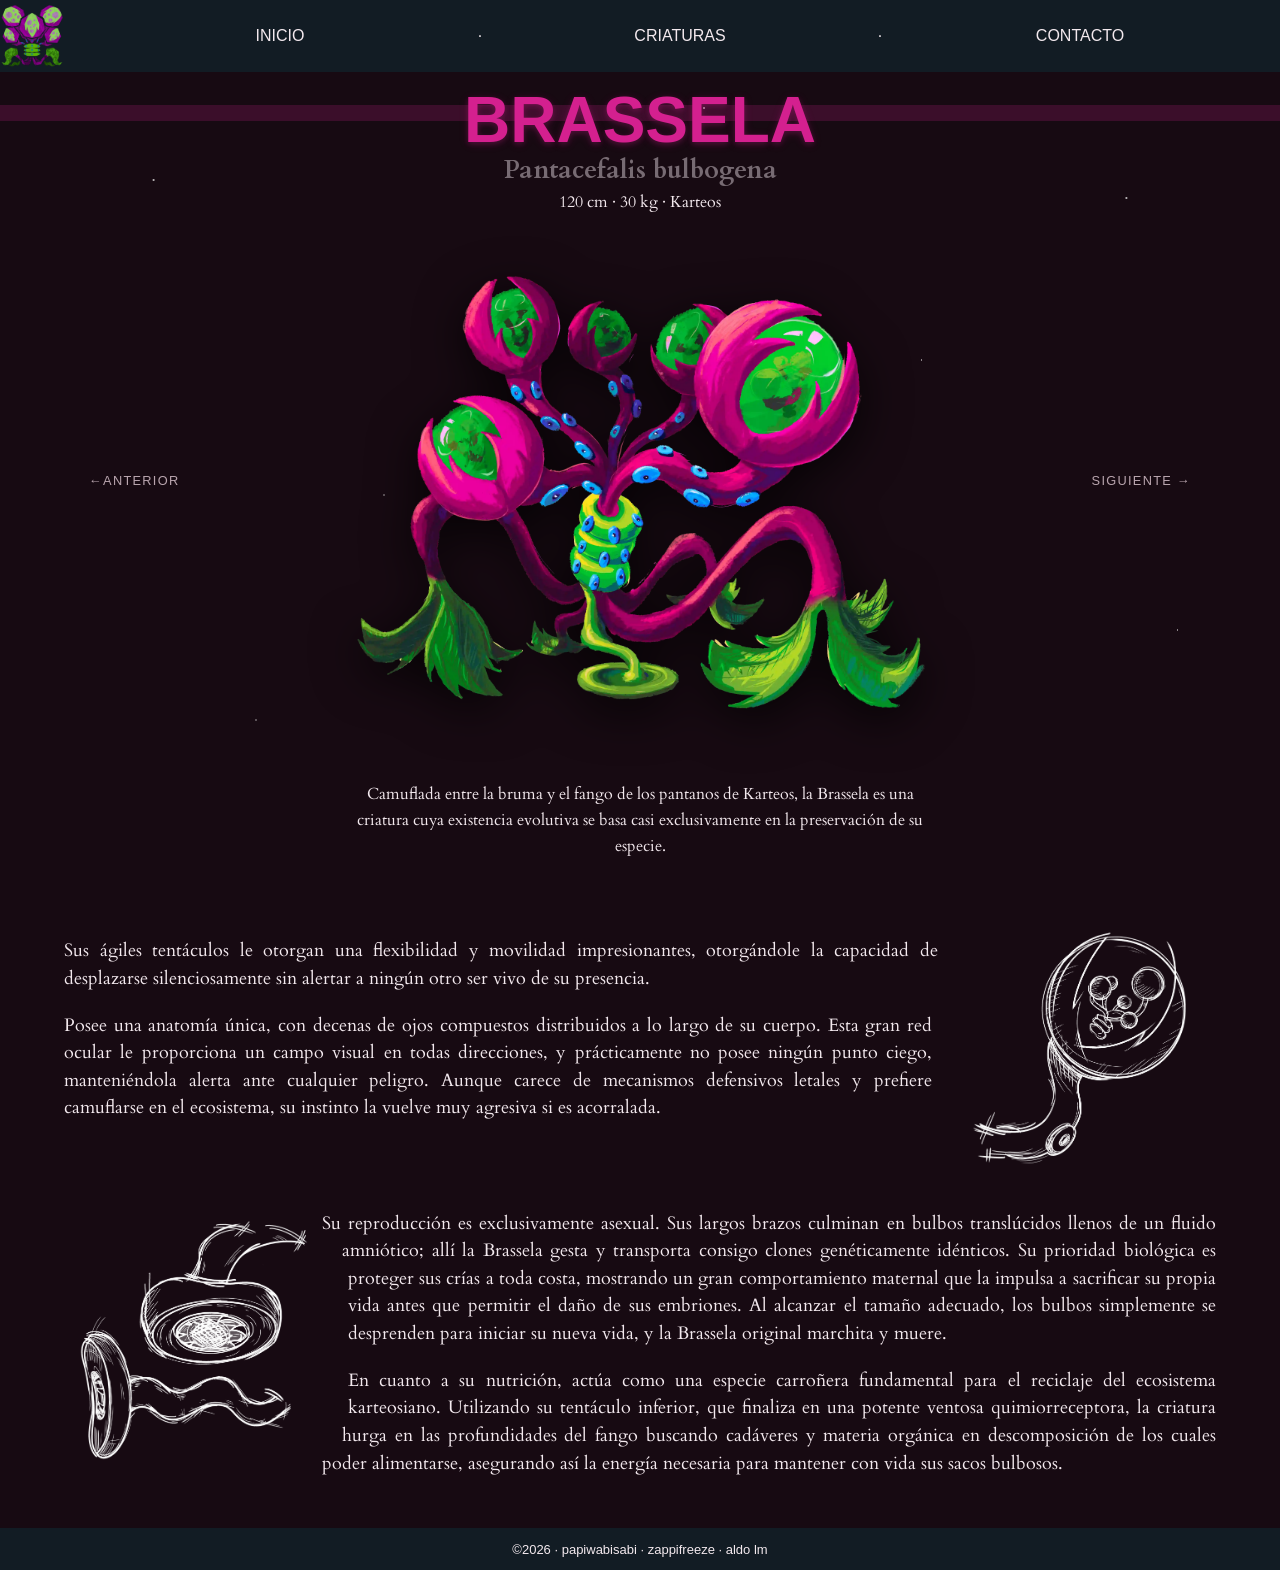
==== brassela.html @ 2e4a3c6e "Version 1 iniciada" ====
<!DOCTYPE html>
<html lang="es">
<head>
    <meta charset="UTF-8">
    <meta name="viewport" content="width=device-width, initial-scale=1">
    <title>Vidra · Brassela</title>
    <link rel="preconnect" href="https://fonts.googleapis.com">
    <link rel="preconnect" href="https://fonts.gstatic.com" crossorigin>
    <link href="https://fonts.googleapis.com/css2?family=Cardo:ital@0;1&family=Syncopate:wght@400;700&display=swap" rel="stylesheet">

    <link rel="stylesheet" href="style/creature-style.css">
    
    <style>
        :root {
            --Creature-color: var(--magenta);
            --Creature-dark-color: #d4208f30;
            --Creature-colorB: #6ee03a45;
            --Creature-dark-colorB: #6ee03a15;
        }
    </style>

</head>

<body>
   <h1 style="display: none;">Brassela</h1> 
   <!--Barra de Navegación-->
   <section class="Nav">
    <a href="index.html" target="_blank" class="icon"><img src="img/iconos/brassela.webp" width="64px" height="64px" alt=""></a> 
    <nav class="NavegacionBarra">
        <a href="index.html">INICIO</a>
        <a href="index.html#indice">CRIATURAS</a>
        <a href="contacto-vidra.html">CONTACTO</a>
    </nav>
   </section>
   <!--Introducción-->
   <section class="intro">
    <h1><span>BRASSELA</span></h1>
    <h4>Pantacefalis bulbogena</h4>
    <h5>120 cm · 30 kg · Karteos</h5>

    <div class="notcarrusel">
        <a href="criatura-vemufla.html" class="criatprev"><span>&larr;ANTERIOR</span></a>

        <div class="marco-criatura">
             <img src="img/brassela.webp" width="400px" alt="Brassela"/></div>

        <a href="criatura-baotilena.html" class="crianext"><span>SIGUIENTE &rarr;</span></a></div>
        <p>Camuflada entre la bruma y el fango de los pantanos de Karteos, la Brassela es una criatura cuya existencia evolutiva se basa casi exclusivamente en la preservación de su especie.</p>
   </section>
<!--Descripción con ilustración secundaria 1-->
   <section class="containerSec1">
    <img class="mirror bocetoder" src="img/secundarios/Brassela_Sec1.webp" alt="Boceto reproducción Brassela."/> <br>
    <p>Sus ágiles tentáculos le otorgan una flexibilidad y movilidad impresionantes, otorgándole la capacidad de desplazarse silenciosamente sin alertar a ningún otro ser vivo de su presencia.</p>
    <p>Posee una anatomía única, con decenas de ojos compuestos distribuidos a lo largo de su cuerpo. Esta gran red ocular le proporciona un campo visual en todas direcciones, y prácticamente no posee ningún punto ciego, manteniéndola alerta ante cualquier peligro. Aunque carece de mecanismos defensivos letales y prefiere camuflarse en el ecosistema, su instinto la vuelve muy agresiva si es acorralada.</p>
    

   </section>
<!--Descripción con ilustración secundaria 2-->
   <section class="containerSec2">
    <img class="bocetoizq" src="img/secundarios/Brassela_Sec2.webp" alt="Boceto anatomía Brassela."/>
    <p>Su reproducción es exclusivamente asexual. Sus largos brazos culminan en bulbos translúcidos llenos de un fluido amniótico; allí la Brassela gesta y transporta consigo clones genéticamente idénticos. Su prioridad biológica es proteger sus crías a toda costa, mostrando un gran comportamiento maternal que la impulsa a sacrificar su propia vida antes que permitir el daño de sus embriones. Al alcanzar el tamaño adecuado, los bulbos simplemente se desprenden para iniciar su nueva vida, y la Brassela original marchita y muere.</p>
    <p>En cuanto a su nutrición, actúa como una especie carroñera fundamental para el reciclaje del ecosistema karteosiano. Utilizando su tentáculo inferior, que finaliza en una potente ventosa quimiorreceptora, la criatura hurga en las profundidades del fango buscando cadáveres y materia orgánica en descomposición de los cuales poder alimentarse, asegurando así la energía necesaria para mantener con vida sus sacos bulbosos.</p>
    

   </section>
    
   <!--Créditos y eso :b-->
<footer id="Creditos">
    <p>&copy;2026 · papiwabisabi · zappifreeze · aldo lm</p>
</footer>
</body>
</html>
---- style/creature-style.css ----
:root {
    --fondo: #170a12;
    --fondo-claro: #2b1620;
    --planeta: #121c24;
    --brillo: #e58a9b;
    --magenta: #d4208f;
    --verde: #6ee03a;
    --texto: #f3e9ee;
    --texto-suave: #b9a5ae;
    --titulo: "Syncopate", sans-serif;
    --cuerpo: "Cardo", serif;
    --nombre-color: #f3e9ee1f;
    --nombre-tamano: 13vw;

    --Creature-color: #B57CAF;
    --Creature-dark-color: #B57CAF30;
    --Creature-colorB: #ed9b3345;
    --Creature-dark-colorB: #ed9b3315;
}
        /* Reinicio básico: quita márgenes raros del navegador */
    * { box-sizing: border-box; margin: 0; padding: 0; }
    html { scroll-behavior: smooth; }
    body {
    background: 
    radial-gradient(1.5px 1.5px at 12% 20%, #fff, transparent),
    radial-gradient(1px 1px at 30% 55%, #fff, transparent),
    radial-gradient(1.5px 1.5px at 55% 12%, #fff, transparent),
    radial-gradient(1px 1px at 72% 40%, #fff, transparent),
    radial-gradient(1.5px 1.5px at 88% 22%, #fff, transparent),
    radial-gradient(1px 1px at 20% 80%, #fff, transparent),
    radial-gradient(1px 1px at 92% 70%, #fff, transparent),
    var(--fondo);

    background-attachment: fixed;
    color: var(--texto);
    font-family: var(--cuerpo);
    font-size: 1.15rem;
    line-height: 1;



    }

    .Nav{
        background: var(--planeta);
        margin-top: 0;padding: 0.25rem 0;
        display: flex;
        align-items: center;
        gap: 1rem;

    }

    .Nav .icon{
        display: flex;
        flex-shrink: 0;
    }

    .Nav .icon img{
        display: block;
        object-fit: contain;
    }

    .NavegacionBarra{
        flex: 1;
        display: grid;
        grid-template-columns: repeat(3, minmax(0, 1fr));
        align-items: center;
        text-align: center;
    }

    .Nav a{
        position: relative;
        transition: color 0.3s ease;
        font-family: "Syncopate", sans-serif;
        color: var(--texto);
        text-decoration: none;
        font-size: medium;
    }

    .Nav a:hover{
        color: var(--Creature-color);
    }

    .NavegacionBarra a:not(:last-child)::after{
        content: "·"; position: absolute;
        right: 0; top: 50%; transform: translate(50%, -50%);
        color: var(--texto); pointer-events: none;
    }


.intro h1{

    font-family: 'Syncopate', sans-serif;
    color:  var(--Creature-color); text-align: center;
    padding: 1rem; padding-bottom: 0.1rem; font-size: 4rem;
    position: relative; isolation: isolate;
   
    text-shadow: 0 2px 5px  var(--Creature-dark-color), 0 2px 10px  var(--Creature-dark-color); 
    /*Cambiar el color antes del 30/20 :) */
    transition: transform 0.5s ease;
}

.intro h1:hover{
    transform: scale(1.08);
}


.intro h1::before{
    content: ""; position: absolute; 
    left: 0; right: 0; top: 50%; height: 0.25em;
    background-color: var(--Creature-dark-color); transform: translateY(-50%); z-index: -1;
}

.intro h4, .intro h5{
    text-align: center; padding: 0.3rem;
}
.intro h4{
    font-size: clamp(1rem, 4vw, 1.6rem);
    font-weight: 700;
    color: #f3e9ee70
}
.intro h5{
    font-weight: 100;
    font-size: clamp(0.75rem, 3vw, 1rem);
}

.marco-criatura{
    padding-top: 1rem;
    position: relative; display: flex; justify-content: center;
    align-items: center; margin: 2.5rem auto;
    width: fit-content; isolation: isolate;
}

.marco-criatura::before{
    content: ""; position: absolute; width: 85%;
    aspect-ratio: 1/1; border-radius: 50%;
    background: radial-gradient(circle, var(--Creature-colorB)), var(--Creature-dark-colorB);
    filter: blur(15px); z-index: -1;
    transition: transform 0.6s ease, opacity 0.6s ease;
}

.marco-criatura img{
    display: block; width: 100%; max-width: 620px; height: auto;
    filter: drop-shadow(0 12px 24px rgba(0, 0, 0, 0.75));
    transition: transform 0.5s ease;

}
.marco-criatura:hover img{
    transform: translateY(-6px) scale(1.02);
}
.marco-criatura:hover::before{
    transform: scale(1.1);
}

.notcarrusel{
    display: flex; justify-content: space-between;
    align-items: center; max-width: 1150px;
    margin: 1.5rem auto 0 auto; padding: 0 1rem;
    gap: 1.5rem;
}
.notcarrusel .marco-criatura{
    margin: 0;
}

.criatprev, .crianext{
    font-family: var(--titulo); font-size: 0.8rem;
    letter-spacing: 0.1em; color: var(--texto-suave);
    text-decoration: none; padding: 1rem 0.5rem;
    transition: color 0.3s ease, transform 0.3s ease;
    white-space: nowrap;
}

.criatprev:hover, .crianext:hover{
    color:  var(--Creature-color);

}
.criatprev:hover{
    transform: translateX(-4px);
}
.crianext:hover{
    transform: translateX(4px);
}

.intro{
    text-align: center;
}

.intro p{
    max-width: 650px; margin: 2.5rem auto 0 auto; 
    padding: 1.15rem 1.5rem; line-height: 1.6;
    font-size: clamp(0.9rem, 3vw, 1rem);
}

.containerSec1, .containerSec2{
    max-width: 1200px; margin: 2rem auto; padding: 0 1.5rem;
    line-height: 1.5; text-align: justify;
    display: flow-root;
}

.containerSec1 p, .containerSec2 p{
    margin-bottom: 1.2rem;
}

.bocetoizq{
    width: 260px; height: 260px; object-fit: contain;
    shape-outside: circle(50%);
    shape-margin: 1.2rem;
    float: left; margin-right: 1.5rem;
    margin-bottom: 0.5rem;
}

.bocetoder{
    width: 260px; height: 260px; object-fit: contain;
    shape-outside: circle(50%);
    shape-margin: 1.2rem;
    float: right; margin-left: 1.5rem;
    margin-bottom: 0.5rem;
}

    .mirror{ transform: scaleX(-1); }
    



    #Creditos{
        padding: 0.9rem;
        margin: 1rem 0;
        margin-bottom: 0;
        font-family: "Syncopate", sans-serif;
        text-align: center;
        font-size: small;
        background-color: var(--planeta);
    }

    /*Visualización en móvil*/
    @media (max-width: 500px) {
    .Nav {
        gap: 0.3rem;
    }

    .Nav .icon img {
    width: 48px; height: 48px;
    }

    .NavegacionBarra a {
        font-size: 0.55rem; padding: 0.6rem 0.1rem;
    }

    .intro h1{
        font-size: clamp(1.5rem, 8vw, 2.5rem); padding: 1rem 0.5rem;
    }


    .marco-criatura img{
        width: 100%;
        max-width: 290px;
    }
    .criatprev, .crianext{
        font-size: 0.42rem;
        padding: 0.2rem 0.1rem;
        letter-spacing: 0.03rem;
        flex-shrink: 0;
    }
    .notcarrusel{
        width: 100%;
        padding: 0 0.4rem;
        gap: 0.25rem;
        justify-content: space-between;
    }

    .notcarrusel .marco-criatura{
        flex: 1; min-width: 0;
    }

    .bocetoizq{
        float: none; display: block; 
        margin: 0 auto 1.5rem auto; 
        shape-outside: none; padding-top: 0;
        width: 200px; height: auto;
    }

    .bocetoder{
        float: none; display: block; 
        margin: 0 auto 1.5rem auto; 
        shape-outside: none; padding-top: 0;
        width: 200px; height: auto;
    }
    #Creditos{
            font-size: 0.55rem;
            padding: 0.6rem 0.1rem;
    }
}
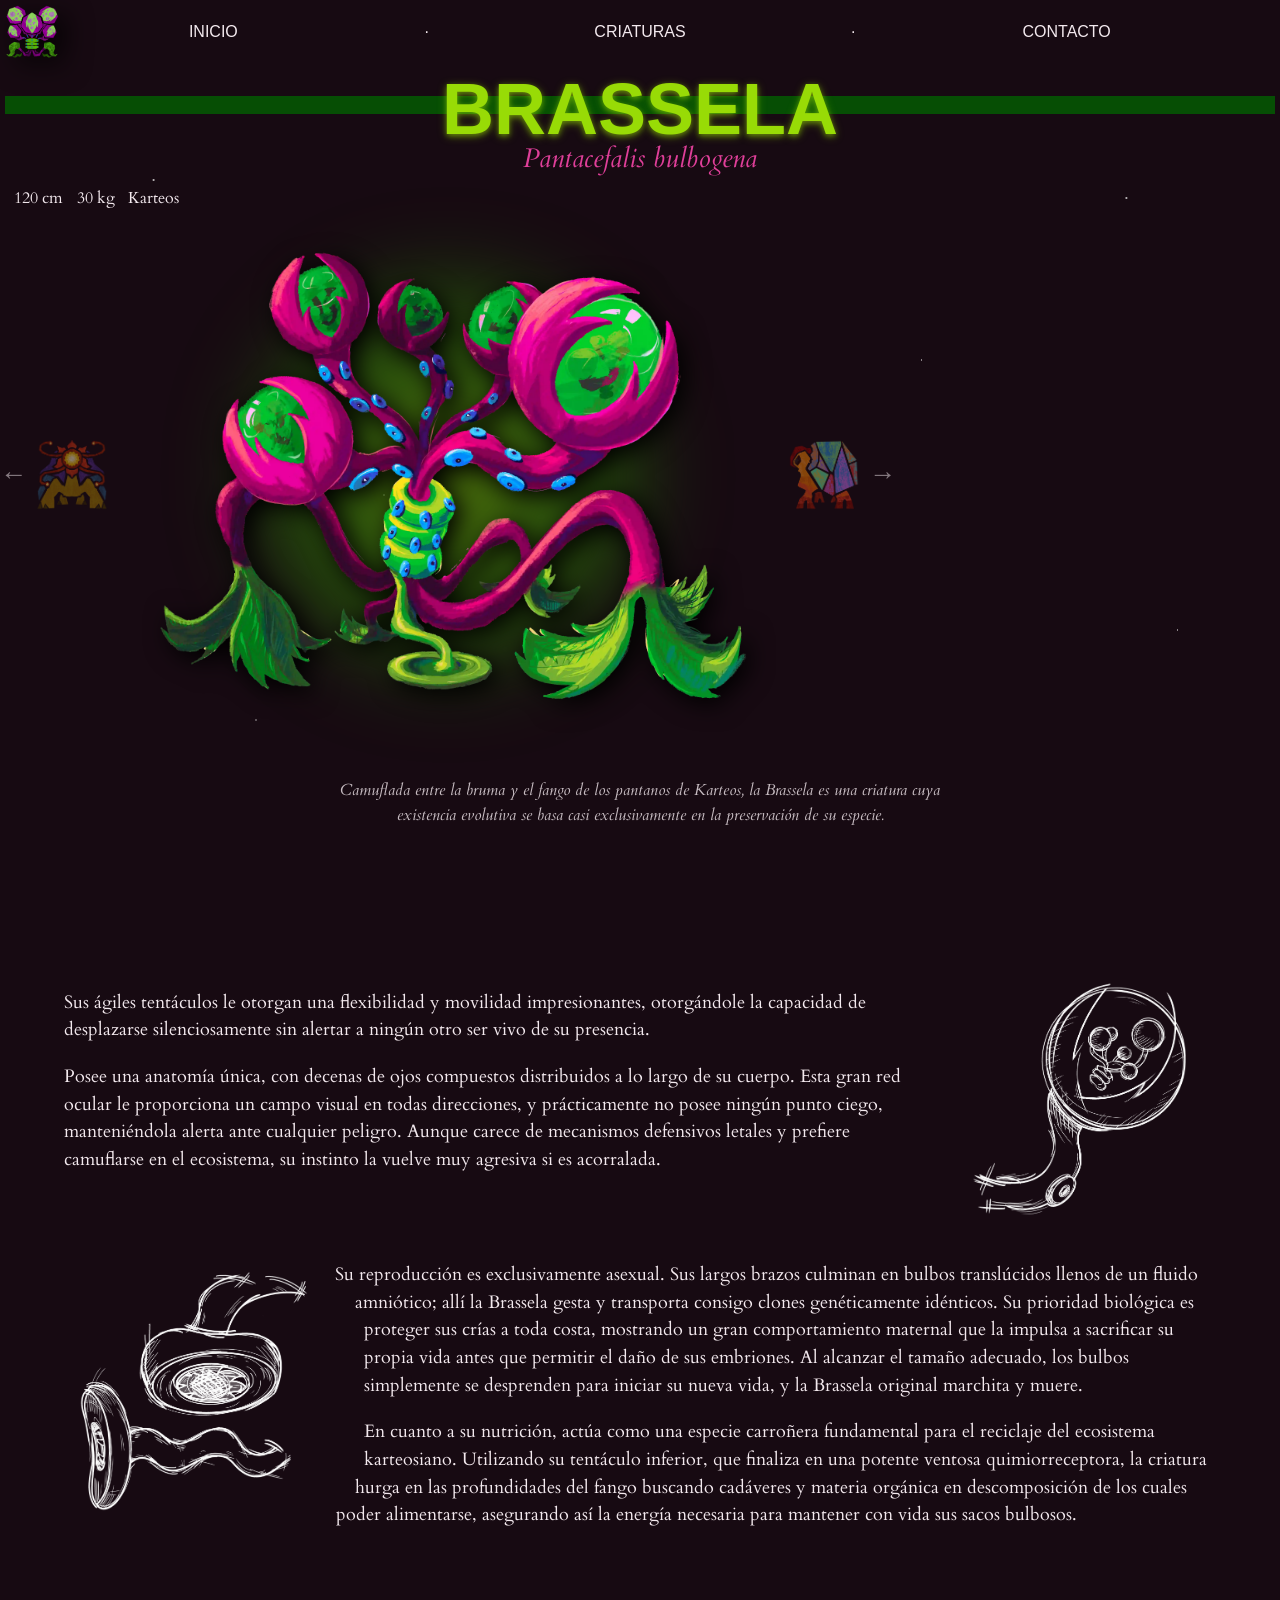
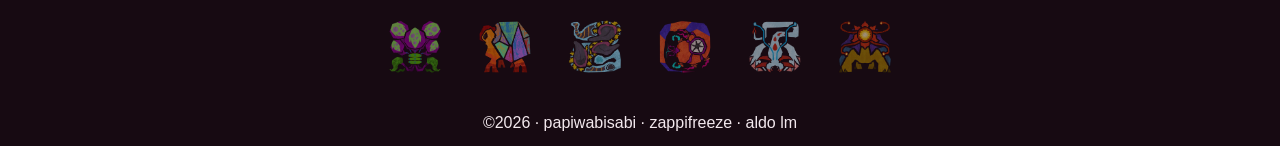
==== commit 42f057f4: "mucho avance y asi" ====
--- a/brassela.html
+++ b/brassela.html
@@ -9,42 +9,37 @@
     <link href="https://fonts.googleapis.com/css2?family=Cardo:ital@0;1&family=Syncopate:wght@400;700&display=swap" rel="stylesheet">
 
     <link rel="stylesheet" href="style/creature-style.css">
-    
-    <style>
-        :root {
-            --Creature-color: var(--magenta);
-            --Creature-dark-color: #d4208f30;
-            --Creature-colorB: #6ee03a45;
-            --Creature-dark-colorB: #6ee03a15;
-        }
-    </style>
 
 </head>
 
 <body>
-   <h1 style="display: none;">Brassela</h1> 
-   <!--Barra de Navegación-->
-   <section class="Nav">
-    <a href="index.html" target="_blank" class="icon"><img src="img/iconos/brassela.webp" width="64px" height="64px" alt=""></a> 
-    <nav class="NavegacionBarra">
-        <a href="index.html">INICIO</a>
-        <a href="index.html#indice">CRIATURAS</a>
-        <a href="contacto-vidra.html">CONTACTO</a>
-    </nav>
-   </section>
-   <!--Introducción-->
-   <section class="intro">
-    <h1><span>BRASSELA</span></h1>
-    <h4>Pantacefalis bulbogena</h4>
-    <h5>120 cm · 30 kg · Karteos</h5>
+    <h1 style="display: none;">Drasque</h1> 
+    <!--Barra de Navegación-->
+    <section class="Nav"></section>
+    <!--Introducción-->
+    <section class="intro">
+        <h1><span></span></h1>
+        <h4></h4>
+        <div class="creature-data"></div>
 
-    <div class="notcarrusel">
-        <a href="criatura-vemufla.html" class="criatprev"><span>&larr;ANTERIOR</span></a>
+        <div class="notcarrusel">
 
-        <div class="marco-criatura">
-             <img src="img/brassela.webp" width="400px" alt="Brassela"/></div>
+            <div>
+                <a class="criaprev">
+                    <span>&larr; </span>
+                    <img>
+                </a>
 
-        <a href="criatura-baotilena.html" class="crianext"><span>SIGUIENTE &rarr;</span></a></div>
+                <div class="marco-criatura">
+                    <img>
+                </div>
+
+                <a class="crianext">
+                    <img>
+                    <span> &rarr;</span>
+                </a>
+            </div>
+
         <p>Camuflada entre la bruma y el fango de los pantanos de Karteos, la Brassela es una criatura cuya existencia evolutiva se basa casi exclusivamente en la preservación de su especie.</p>
    </section>
 <!--Descripción con ilustración secundaria 1-->
@@ -60,9 +55,14 @@
     <img class="bocetoizq" src="img/secundarios/Brassela_Sec2.webp" alt="Boceto anatomía Brassela."/>
     <p>Su reproducción es exclusivamente asexual. Sus largos brazos culminan en bulbos translúcidos llenos de un fluido amniótico; allí la Brassela gesta y transporta consigo clones genéticamente idénticos. Su prioridad biológica es proteger sus crías a toda costa, mostrando un gran comportamiento maternal que la impulsa a sacrificar su propia vida antes que permitir el daño de sus embriones. Al alcanzar el tamaño adecuado, los bulbos simplemente se desprenden para iniciar su nueva vida, y la Brassela original marchita y muere.</p>
     <p>En cuanto a su nutrición, actúa como una especie carroñera fundamental para el reciclaje del ecosistema karteosiano. Utilizando su tentáculo inferior, que finaliza en una potente ventosa quimiorreceptora, la criatura hurga en las profundidades del fango buscando cadáveres y materia orgánica en descomposición de los cuales poder alimentarse, asegurando así la energía necesaria para mantener con vida sus sacos bulbosos.</p>
-    
 
-   </section>
+    </section>
+
+    <section class="minindice"></section>
+
+    <script type="module" src="criatura.js"></script>
+
+<script type="module" src="criatura.js"></script>
     
    <!--Créditos y eso :b-->
 <footer id="Creditos">
--- a/style/creature-style.css
+++ b/style/creature-style.css
@@ -1,26 +1,31 @@
 :root {
     --fondo: #170a12;
     --fondo-claro: #2b1620;
-    --planeta: #121c24;
-    --brillo: #e58a9b;
-    --magenta: #d4208f;
-    --verde: #6ee03a;
     --texto: #f3e9ee;
-    --texto-suave: #b9a5ae;
     --titulo: "Syncopate", sans-serif;
     --cuerpo: "Cardo", serif;
-    --nombre-color: #f3e9ee1f;
     --nombre-tamano: 13vw;
 
-    --Creature-color: #B57CAF;
-    --Creature-dark-color: #B57CAF30;
-    --Creature-colorB: #ed9b3345;
-    --Creature-dark-colorB: #ed9b3315;
-}
-        /* Reinicio básico: quita márgenes raros del navegador */
-    * { box-sizing: border-box; margin: 0; padding: 0; }
-    html { scroll-behavior: smooth; }
-    body {
+    --Nav-height: 4rem;
+    --Nav-margin: 0.3rem;
+
+    --Creature-color: #e228d0;
+    --Creature-dark-color: #9c098d;
+    --Creature-colorB: #ed9c33;
+    --Creature-dark-colorB: #053f05;
+
+    --prevColor: red;
+    --nextColor: blue;
+}
+    /* Reinicio básico: quita márgenes raros del navegador */
+* { box-sizing: border-box; margin: 0; padding: 0; }
+
+html, body { overflow-x: clip;}
+
+html { scroll-behavior: smooth; }
+body {
+    position: relative;
+    
     background: 
     radial-gradient(1.5px 1.5px at 12% 20%, #fff, transparent),
     radial-gradient(1px 1px at 30% 55%, #fff, transparent),
@@ -37,30 +42,49 @@
     font-size: 1.15rem;
     line-height: 1;
 
-
-
-    }
+    opacity: 0;
+    transition: opacity 0.3s ease;
+
+}
 
     .Nav{
-        background: var(--planeta);
-        margin-top: 0;padding: 0.25rem 0;
-        display: flex;
-        align-items: center;
-        gap: 1rem;
-
+        background: var(--fondo);
+        z-index: 1;
     }
 
     .Nav .icon{
-        display: flex;
+        position: fixed;
         flex-shrink: 0;
+        z-index: 2;
+
+        filter: drop-shadow(1vmin 1vmin 1.5vmin black);
+
+        width: calc(var(--Nav-height) - (var(--Nav-margin) * 2));
+        aspect-ratio: 1;
+        top: 0;
+        left: var(--Nav-margin);
     }
 
     .Nav .icon img{
         display: block;
         object-fit: contain;
+
+        width: 100%;
     }
 
     .NavegacionBarra{
+        background: var(--fondo);
+        position: fixed;
+        z-index: 1;
+
+        display: flex;
+        align-items: center;
+
+        top: 0;
+        left: 0;
+        height: var(--Nav-height);
+        width: 100%;
+        
         flex: 1;
         display: grid;
         grid-template-columns: repeat(3, minmax(0, 1fr));
@@ -69,12 +93,14 @@
     }
 
     .Nav a{
+        margin: var(--Nav-margin) 0;
         position: relative;
         transition: color 0.3s ease;
         font-family: "Syncopate", sans-serif;
         color: var(--texto);
         text-decoration: none;
-        font-size: medium;
+
+        font-size: 1rem;
     }
 
     .Nav a:hover{
@@ -87,17 +113,29 @@
         color: var(--texto); pointer-events: none;
     }
 
-
+.intro {
+    margin-top: var(--Nav-height);
+}
 .intro h1{
 
     font-family: 'Syncopate', sans-serif;
-    color:  var(--Creature-color); text-align: center;
-    padding: 1rem; padding-bottom: 0.1rem; font-size: 4rem;
-    position: relative; isolation: isolate;
+    font-size: clamp(3rem, 8vmin, 15rem);
+
+
+    color:  var(--Creature-color); 
+    text-align: center;
+    margin: 4vmin 0.6vmin 0;
+    padding-top: 1vmin; 
+    position: relative; 
+    isolation: isolate;
+    text-transform: uppercase;
+
+    --transp-creature-color: color-mix(in srgb, var(--Creature-color) 40%, transparent 60%);
    
-    text-shadow: 0 2px 5px  var(--Creature-dark-color), 0 2px 10px  var(--Creature-dark-color); 
+    text-shadow: 0 2px 5px  var(--transp-creature-color), 0 2px 10px  var(--transp-creature-color);
     /*Cambiar el color antes del 30/20 :) */
     transition: transform 0.5s ease;
+
 }
 
 .intro h1:hover{
@@ -111,89 +149,164 @@
     background-color: var(--Creature-dark-color); transform: translateY(-50%); z-index: -1;
 }
 
-.intro h4, .intro h5{
-    text-align: center; padding: 0.3rem;
-}
 .intro h4{
-    font-size: clamp(1rem, 4vw, 1.6rem);
-    font-weight: 700;
-    color: #f3e9ee70
-}
-.intro h5{
-    font-weight: 100;
-    font-size: clamp(0.75rem, 3vw, 1rem);
+    text-align: center; 
+    margin-bottom: 2vmin;
+
+    font-size: clamp(1.5rem, 3vmin, 2rem);
+    color: var(--Creature-colorB);
+    font-style: italic;
+    font-weight: lighter;
+}
+.intro .creature-data {
+    display: flex;
+    justify-content: center;
+    align-items: center;
+    margin-bottom: 1vmin;
+
+    justify-self: center;
+
+    width: clamp(10rem, 15vw, 80vw);
+
+    > h5 {
+        display: block;
+        width: 30%;
+        font-weight: 100;
+        font-size: clamp(0.75rem, 3vw, 1rem);
+    }
 }
 
 .marco-criatura{
-    padding-top: 1rem;
-    position: relative; display: flex; justify-content: center;
-    align-items: center; margin: 2.5rem auto;
-    width: fit-content; isolation: isolate;
+    height: fit-content;
+    width: fit-content;
+
+    min-height: 100px;
+
+    position: relative;
+    isolation: isolate;
 }
 
 .marco-criatura::before{
-    content: ""; position: absolute; width: 85%;
-    aspect-ratio: 1/1; border-radius: 50%;
-    background: radial-gradient(circle, var(--Creature-colorB)), var(--Creature-dark-colorB);
-    filter: blur(15px); z-index: -1;
+    content: ""; 
+    position: absolute; 
+    width: 60%;
+    aspect-ratio: 1/1; 
+    border-radius: 50%;
+    opacity: 50%;
+    background: radial-gradient(circle in hsl shorter hue, var(--Creature-color), var(--Creature-dark-color));
+    filter: blur(5vmin); 
+    z-index: -1;
+
+    top: 50%;
+    left: 50%;
+
+    translate: -50% -50%;
     transition: transform 0.6s ease, opacity 0.6s ease;
 }
 
 .marco-criatura img{
-    display: block; width: 100%; max-width: 620px; height: auto;
-    filter: drop-shadow(0 12px 24px rgba(0, 0, 0, 0.75));
+    width: auto;
+    height: auto;
+
+    max-height: 70vh;
+    max-width: 50vw;
+
+    filter: drop-shadow(6px 6px 12px rgb(0, 0, 0));
     transition: transform 0.5s ease;
 
+    object-fit: contain;
 }
 .marco-criatura:hover img{
-    transform: translateY(-6px) scale(1.02);
+    transform: translateY(-6px) scale(1.05);
 }
 .marco-criatura:hover::before{
-    transform: scale(1.1);
-}
-
-.notcarrusel{
-    display: flex; justify-content: space-between;
-    align-items: center; max-width: 1150px;
-    margin: 1.5rem auto 0 auto; padding: 0 1rem;
-    gap: 1.5rem;
-}
-.notcarrusel .marco-criatura{
-    margin: 0;
-}
-
-.criatprev, .crianext{
-    font-family: var(--titulo); font-size: 0.8rem;
-    letter-spacing: 0.1em; color: var(--texto-suave);
-    text-decoration: none; padding: 1rem 0.5rem;
-    transition: color 0.3s ease, transform 0.3s ease;
-    white-space: nowrap;
-}
-
-.criatprev:hover, .crianext:hover{
-    color:  var(--Creature-color);
-
-}
-.criatprev:hover{
+    opacity: 70%;
+    transform: scale(1.3);
+}
+
+.notcarrusel {
+    width: 100vw;
+}
+
+.notcarrusel > div {
+    display: flex; 
+    flex-direction: row;
+    justify-content: space-between;
+    align-items: center; 
+
+    justify-self: center;
+    width: 70vw;
+
+    margin: 1.5rem 0 0; 
+}
+
+.criaprev, .crianext{
+
+    display: flex;
+    justify-content: center;
+    align-items: center;
+    text-decoration: none;
+    
+    opacity: 50%;
+
+    transition: color 0.3s ease, transform 0.3s ease, opacity 0.3s ease;
+
+    > span {
+        font-family: var(--titulo); 
+        font-size: 3vmin; 
+        color: var(--texto);
+        white-space: nowrap;
+
+        transition: transform 0.5s ease;
+    }
+
+    > img {
+        margin: 0 1vmin;
+        width: clamp(5px, 8vmin, 7vw);
+    }
+    
+}
+
+.crianext:hover, .criaprev:hover {
+    opacity: 100%;
+}
+
+.criaprev:hover{
+    > span {
+        color: var(--prevColor);
+        transform: translateX(-4px);
+    }
+    
     transform: translateX(-4px);
 }
 .crianext:hover{
+    > span {
+        color: var(--nextColor);
+        transform: translateX(4px);
+    }
+
     transform: translateX(4px);
 }
 
 .intro{
     text-align: center;
+    margin-bottom: 10vmin;
 }
 
 .intro p{
-    max-width: 650px; margin: 2.5rem auto 0 auto; 
-    padding: 1.15rem 1.5rem; line-height: 1.6;
+    max-width: 650px; 
+    margin: 2.5rem auto 0 auto; 
+    padding: 1.15rem 1.5rem; 
+    line-height: 1.6;
     font-size: clamp(0.9rem, 3vw, 1rem);
+
+    font-style: italic;
+    opacity: 80%;
 }
 
 .containerSec1, .containerSec2{
     max-width: 1200px; margin: 2rem auto; padding: 0 1.5rem;
-    line-height: 1.5; text-align: justify;
+    line-height: 1.5; text-align: left;
     display: flow-root;
 }
 
@@ -201,75 +314,105 @@
     margin-bottom: 1.2rem;
 }
 
-.bocetoizq{
-    width: 260px; height: 260px; object-fit: contain;
+.bocetoizq, .bocetoder{
+    width: 260px; 
+    height: 260px; 
+    object-fit: contain;
     shape-outside: circle(50%);
     shape-margin: 1.2rem;
-    float: left; margin-right: 1.5rem;
     margin-bottom: 0.5rem;
 }
 
+.bocetoizq {
+    float: left;
+    margin-right: 2.5rem;
+}
+
 .bocetoder{
-    width: 260px; height: 260px; object-fit: contain;
-    shape-outside: circle(50%);
-    shape-margin: 1.2rem;
-    float: right; margin-left: 1.5rem;
-    margin-bottom: 0.5rem;
+    float: right;
+    margin-left: 2rem;
+}
+
+.minindice {
+    margin-top: 8vmin;
+    display: flex;
+    justify-content: center;
+    align-items: end;
+    position: relative;
+    gap: 0;
+    height: 6vmin;
+
+    a {
+        height: 100%;
+        width: 10vmin;
+        display: flex;
+        align-items: end;
+        justify-content: center;
+
+        transition: height 0.3s, width 0.3s;
+
+        > img {
+            height: 100%;
+            width: auto;
+            object-fit: contain;
+
+            opacity: 60%;
+
+            transition: opacity 0.2s;
+        }
+    }
+}
+@media (hover: hover) {
+    .minindice a:hover {
+        height: 150%;
+        width: 12vmin;
+        > img {
+            opacity: 100%;
+        }
+}
+}
+
+
+.portrait-arrows * {
+    display: none;
 }
 
     .mirror{ transform: scaleX(-1); }
-    
-
-
 
     #Creditos{
         padding: 0.9rem;
-        margin: 1rem 0;
+        margin: 3vmin 0;
         margin-bottom: 0;
         font-family: "Syncopate", sans-serif;
         text-align: center;
-        font-size: small;
+        font-size: 1rem;
         background-color: var(--planeta);
     }
 
     /*Visualización en móvil*/
-    @media (max-width: 500px) {
-    .Nav {
-        gap: 0.3rem;
-    }
-
-    .Nav .icon img {
-    width: 48px; height: 48px;
-    }
-
-    .NavegacionBarra a {
-        font-size: 0.55rem; padding: 0.6rem 0.1rem;
-    }
-
-    .intro h1{
-        font-size: clamp(1.5rem, 8vw, 2.5rem); padding: 1rem 0.5rem;
-    }
-
-
-    .marco-criatura img{
-        width: 100%;
-        max-width: 290px;
-    }
-    .criatprev, .crianext{
-        font-size: 0.42rem;
-        padding: 0.2rem 0.1rem;
-        letter-spacing: 0.03rem;
-        flex-shrink: 0;
-    }
-    .notcarrusel{
-        width: 100%;
-        padding: 0 0.4rem;
-        gap: 0.25rem;
-        justify-content: space-between;
-    }
-
-    .notcarrusel .marco-criatura{
-        flex: 1; min-width: 0;
+@media (max-width: 700px) {
+    .intro{
+        margin-top: 1vmin;
+        > h1 {
+            font-size: 10vmin;
+        }
+        > h4 {
+            font-size: 6vmin;
+        }
+    }
+    .Nav .NavegacionBarra {
+        display: none;
+    }
+
+    .criaprev, .crianext{
+        > span {
+            font-size: 1rem;
+            
+        }
+        > img {
+            width: 10vmin;
+        }
+        
     }
 
     .bocetoizq{
@@ -285,8 +428,49 @@
         shape-outside: none; padding-top: 0;
         width: 200px; height: auto;
     }
+
+    .minindice {
+        height: auto;
+
+        > a {
+            width: 15vw;
+            height: 13vw;
+        }
+    }
+
     #Creditos{
-            font-size: 0.55rem;
-            padding: 0.6rem 0.1rem;
+        font-size: 0.5rem;
+    }
+}
+
+@media (orientation: portrait) {
+    .criaprev *, .crianext * {
+        display: none;
+    }
+
+    .portrait-arrows * {
+        display: unset;
+    }
+    .portrait-arrows > .criaprev, .portrait-arrows > .crianext {
+        display: flex;
+    }
+
+    .marco-criatura img{
+        width: 100%;
+        max-height: 60vh;
+        max-width: 95vw;
+    }
+    .notcarrusel > div{
+        width: 100%;
+    }
+
+    .notcarrusel .marco-criatura{
+        flex: 1; min-width: 0;
+    }
+}
+
+@media (hover: none) {
+    .minindice > a > img {
+        opacity: 100%;
     }
 }
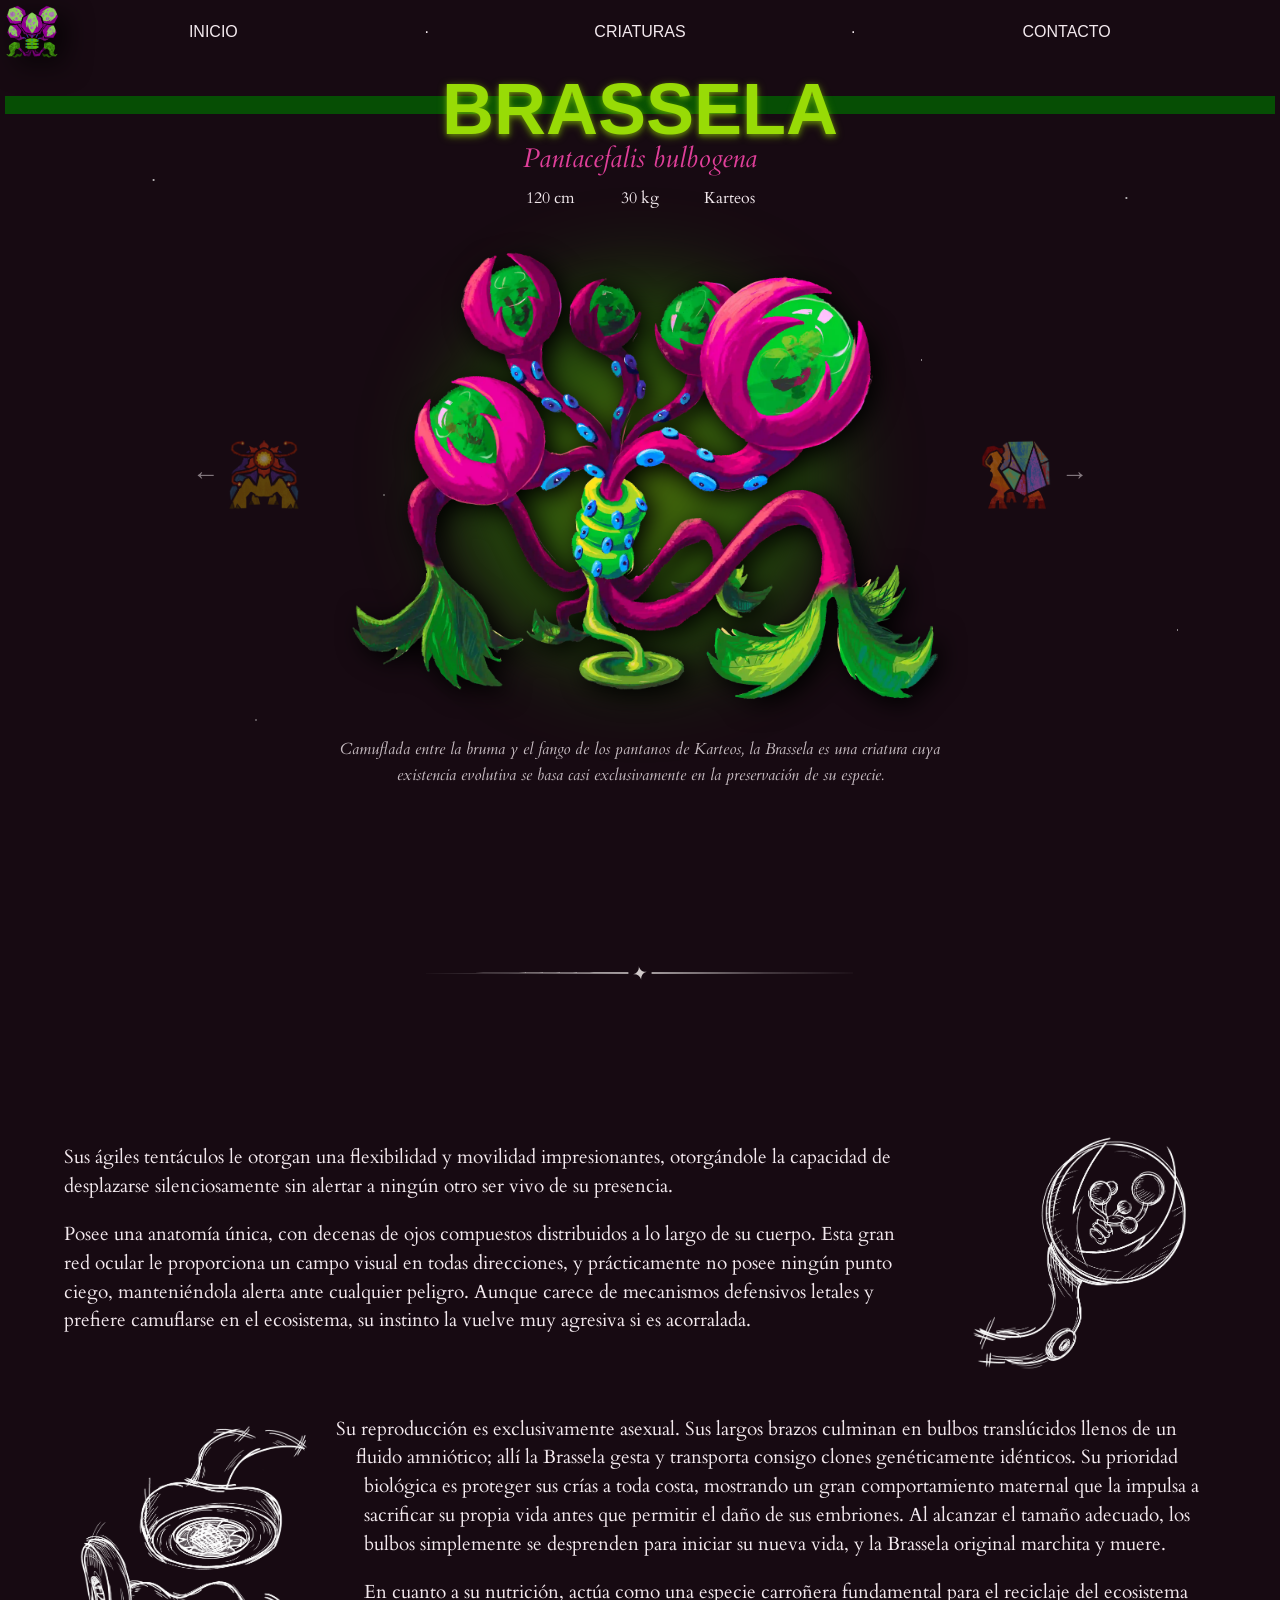
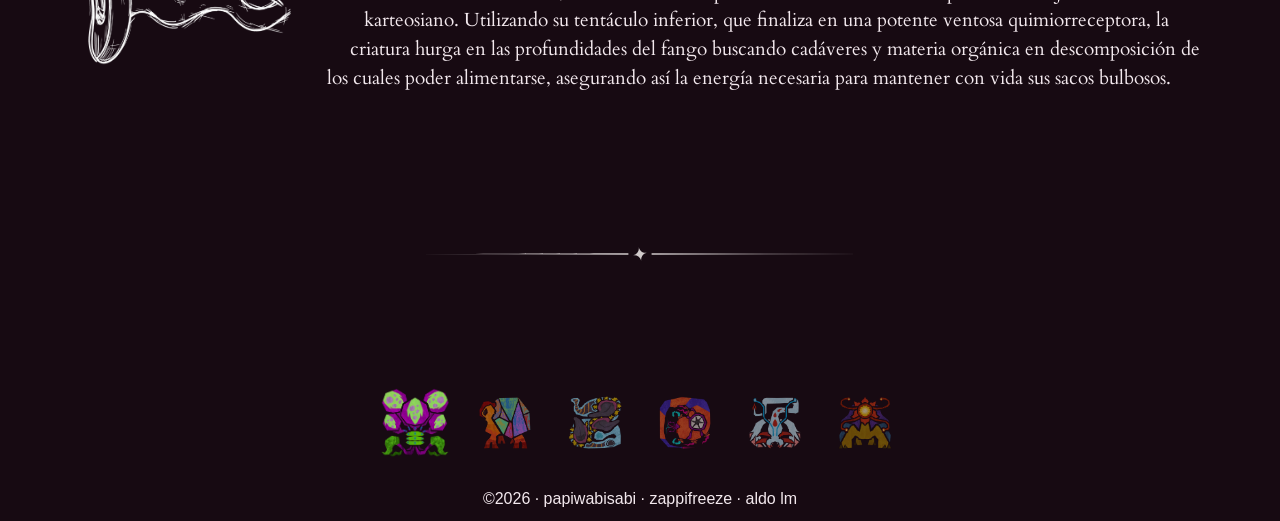
==== commit f66b9c79: "divisores y minindice con pagina actual" ====
--- a/brassela.html
+++ b/brassela.html
@@ -40,8 +40,12 @@
                 </a>
             </div>
 
-        <p>Camuflada entre la bruma y el fango de los pantanos de Karteos, la Brassela es una criatura cuya existencia evolutiva se basa casi exclusivamente en la preservación de su especie.</p>
+            <p>Camuflada entre la bruma y el fango de los pantanos de Karteos, la Brassela es una criatura cuya existencia evolutiva se basa casi exclusivamente en la preservación de su especie.</p>
+        </div>
    </section>
+
+   <div class="divisor"><img src="img/elementos/divisor.svg"></div>
+
 <!--Descripción con ilustración secundaria 1-->
    <section class="containerSec1">
     <img class="mirror bocetoder" src="img/secundarios/Brassela_Sec1.webp" alt="Boceto reproducción Brassela."/> <br>
@@ -51,16 +55,18 @@
 
    </section>
 <!--Descripción con ilustración secundaria 2-->
-   <section class="containerSec2">
+<section class="containerSec2">
     <img class="bocetoizq" src="img/secundarios/Brassela_Sec2.webp" alt="Boceto anatomía Brassela."/>
     <p>Su reproducción es exclusivamente asexual. Sus largos brazos culminan en bulbos translúcidos llenos de un fluido amniótico; allí la Brassela gesta y transporta consigo clones genéticamente idénticos. Su prioridad biológica es proteger sus crías a toda costa, mostrando un gran comportamiento maternal que la impulsa a sacrificar su propia vida antes que permitir el daño de sus embriones. Al alcanzar el tamaño adecuado, los bulbos simplemente se desprenden para iniciar su nueva vida, y la Brassela original marchita y muere.</p>
     <p>En cuanto a su nutrición, actúa como una especie carroñera fundamental para el reciclaje del ecosistema karteosiano. Utilizando su tentáculo inferior, que finaliza en una potente ventosa quimiorreceptora, la criatura hurga en las profundidades del fango buscando cadáveres y materia orgánica en descomposición de los cuales poder alimentarse, asegurando así la energía necesaria para mantener con vida sus sacos bulbosos.</p>
 
-    </section>
+</section>
 
-    <section class="minindice"></section>
+<div class="divisor"><img src="img/elementos/divisor.svg"></div>
 
-    <script type="module" src="criatura.js"></script>
+<section class="minindice"></section>
+
+<script type="module" src="criatura.js"></script>
 
 <script type="module" src="criatura.js"></script>
     
--- a/style/creature-style.css
+++ b/style/creature-style.css
@@ -39,12 +39,26 @@
     background-attachment: fixed;
     color: var(--texto);
     font-family: var(--cuerpo);
-    font-size: 1.15rem;
+    font-size: clamp(1rem, 2.5vw, 1.2rem);;
     line-height: 1;
 
     opacity: 0;
     transition: opacity 0.3s ease;
 
+}
+
+.divisor {
+    width: 100%;
+    display: flex;
+    justify-content: center;
+    position: relative;
+
+    margin: 15vmin 0;
+
+    > img {
+        width: 35vw;
+        opacity: 80%;
+    }
 }
 
     .Nav{
@@ -124,7 +138,7 @@
 
     color:  var(--Creature-color); 
     text-align: center;
-    margin: 4vmin 0.6vmin 0;
+    margin: 0.5em 0.6vmin 0;
     padding-top: 1vmin; 
     position: relative; 
     isolation: isolate;
@@ -160,13 +174,11 @@
 }
 .intro .creature-data {
     display: flex;
-    justify-content: center;
+    justify-content: space-between;
     align-items: center;
-    margin-bottom: 1vmin;
-
-    justify-self: center;
-
-    width: clamp(10rem, 15vw, 80vw);
+    margin: 0 auto 1vmin auto;
+
+    width: clamp(10rem, 20vw, 80vw);
 
     > h5 {
         display: block;
@@ -234,10 +246,9 @@
     justify-content: space-between;
     align-items: center; 
 
-    justify-self: center;
     width: 70vw;
 
-    margin: 1.5rem 0 0; 
+    margin: 1.5rem auto 0 auto; 
 }
 
 .criaprev, .crianext{
@@ -295,8 +306,8 @@
 
 .intro p{
     max-width: 650px; 
-    margin: 2.5rem auto 0 auto; 
-    padding: 1.15rem 1.5rem; 
+    margin: 0 auto 0 auto; 
+    padding: 1.15rem 0; 
     line-height: 1.6;
     font-size: clamp(0.9rem, 3vw, 1rem);
 
@@ -305,8 +316,12 @@
 }
 
 .containerSec1, .containerSec2{
-    max-width: 1200px; margin: 2rem auto; padding: 0 1.5rem;
-    line-height: 1.5; text-align: left;
+    max-width: 
+    1200px; 
+    margin: 2rem auto; 
+    padding: 0 1.5rem;
+    line-height: 1.5; 
+    text-align: left;
     display: flow-root;
 }
 
@@ -340,11 +355,15 @@
     align-items: end;
     position: relative;
     gap: 0;
+
     height: 6vmin;
+    min-height: 35px;
 
     a {
         height: 100%;
         width: 10vmin;
+        min-width: 50px;
+
         display: flex;
         align-items: end;
         justify-content: center;
@@ -403,6 +422,16 @@
     .Nav .NavegacionBarra {
         display: none;
     }
+    .Nav {
+        .icon {
+            top: var(--Nav-height);
+
+            transition: top 0.2s ease;
+        }
+        .icon.scrolled {
+            top: 0;
+        }
+    }
 
     .criaprev, .crianext{
         > span {
@@ -413,6 +442,10 @@
             width: 10vmin;
         }
         
+    }
+
+    .containerSec1 br, .containerSec2 br {
+        display: none;
     }
 
     .bocetoizq{
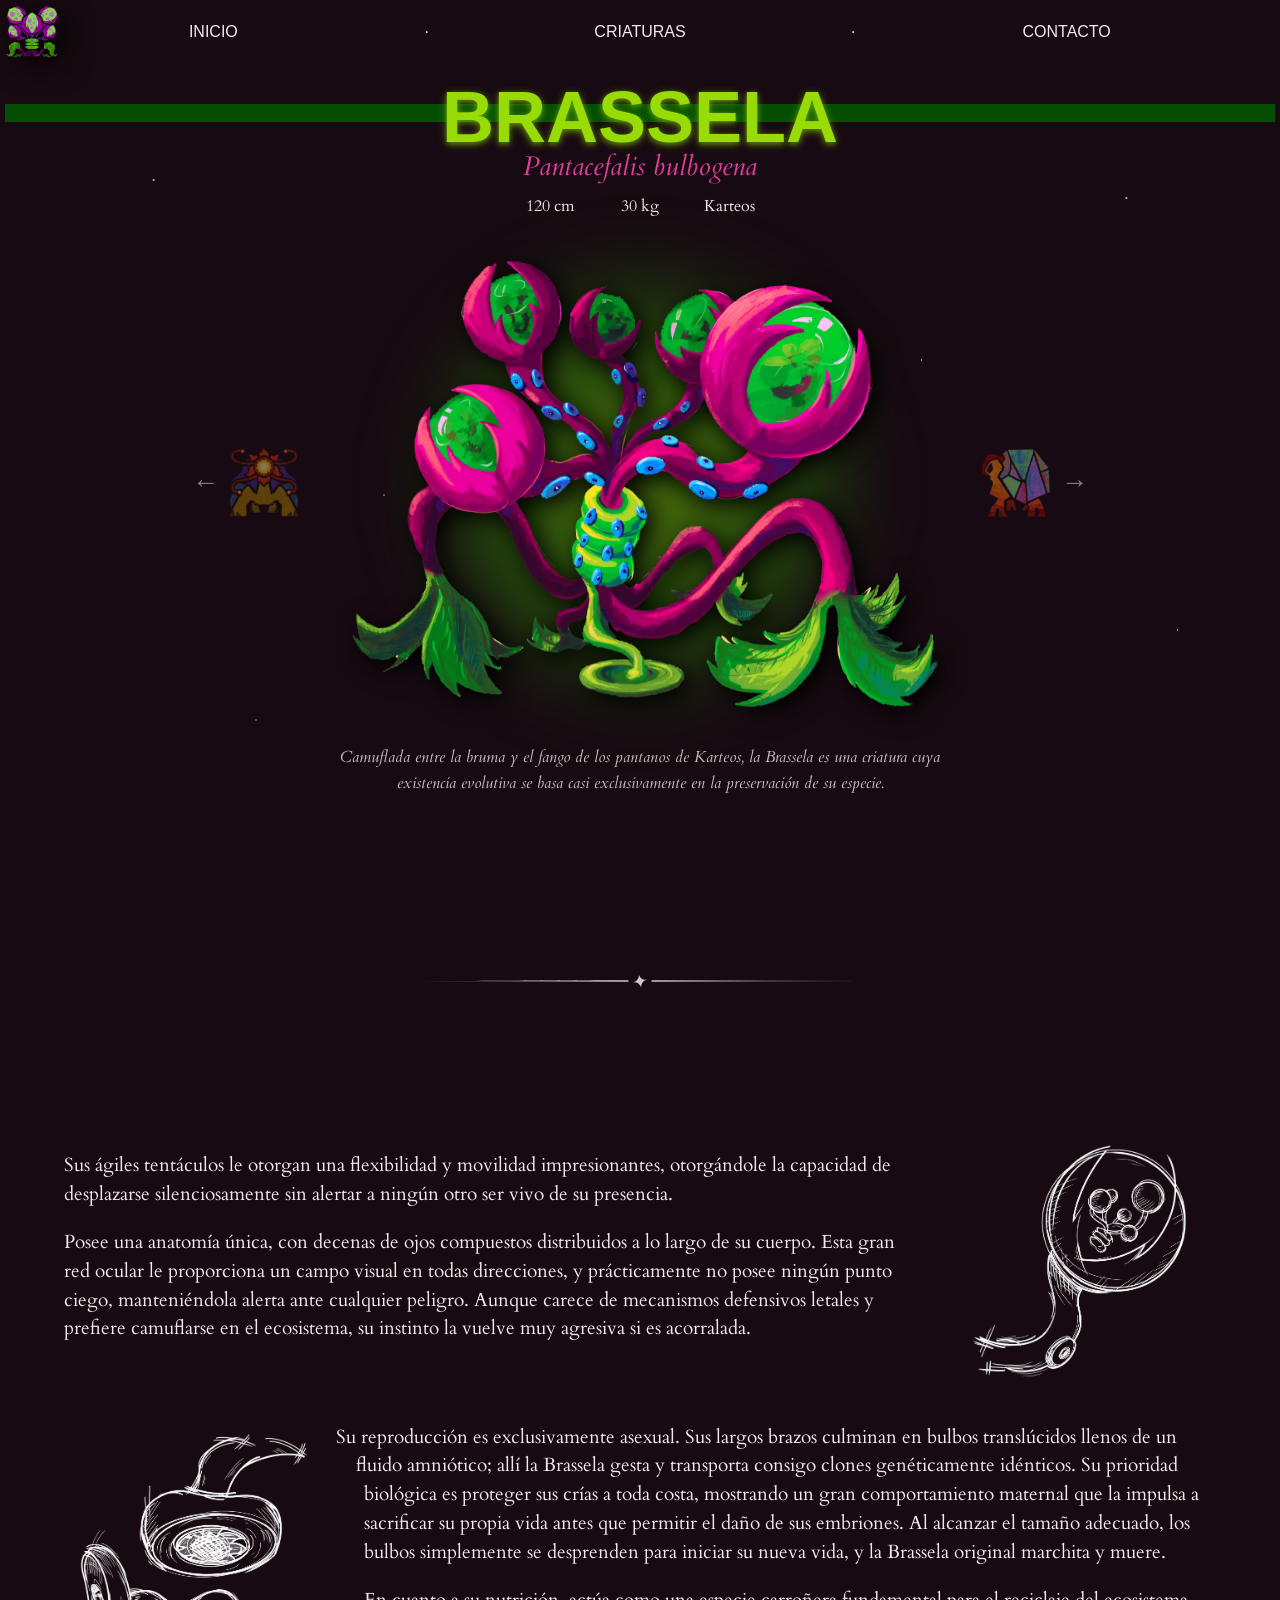
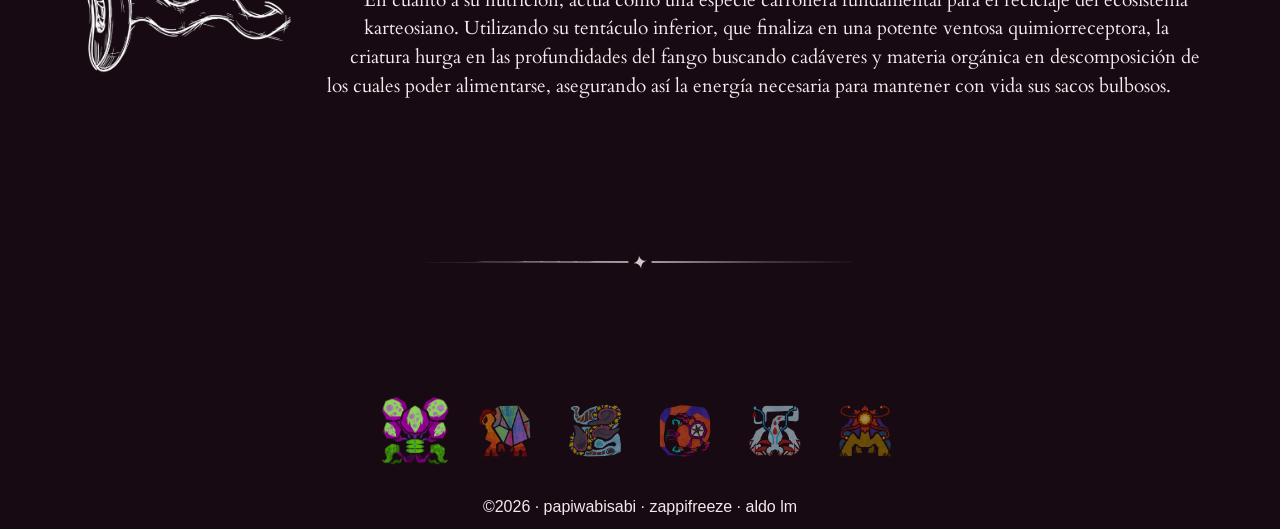
==== commit 1210aba3: "faviconoss" ====
--- a/brassela.html
+++ b/brassela.html
@@ -9,6 +9,16 @@
     <link href="https://fonts.googleapis.com/css2?family=Cardo:ital@0;1&family=Syncopate:wght@400;700&display=swap" rel="stylesheet">
 
     <link rel="stylesheet" href="style/creature-style.css">
+
+    <!-- FAAAVIICOOONNN -->
+<link rel="icon" type="image/svg+xml" href="img/favicon/brassela/favicon.svg">
+<link rel="icon" type="image/x-icon" href="img/favicon/brassela/favicon.ico" sizes="16x16 32x32 48x48">
+<link rel="icon" type="image/png" sizes="16x16" href="img/favicon/brassela/favicon-16x16.png">
+<link rel="icon" type="image/png" sizes="32x32" href="img/favicon/brassela/favicon-32x32.png">
+<link rel="icon" type="image/png" sizes="48x48" href="img/favicon/brassela/favicon-48x48.png">
+<link rel="apple-touch-icon" sizes="180x180" href="img/favicon/brassela/apple-touch-icon.png">
+<link rel="manifest" href="img/favicon/brassela/site.webmanifest">
+<meta name="theme-color" content="#ffffff">
 
 </head>
 
--- a/style/creature-style.css
+++ b/style/creature-style.css
@@ -138,7 +138,7 @@
 
     color:  var(--Creature-color); 
     text-align: center;
-    margin: 0.5em 0.6vmin 0;
+    margin: 1em 0.6vmin 0;
     padding-top: 1vmin; 
     position: relative; 
     isolation: isolate;
@@ -228,9 +228,6 @@
 
     object-fit: contain;
 }
-.marco-criatura:hover img{
-    transform: translateY(-6px) scale(1.05);
-}
 .marco-criatura:hover::before{
     opacity: 70%;
     transform: scale(1.3);
@@ -388,7 +385,20 @@
         > img {
             opacity: 100%;
         }
-}
+    }
+
+    .marco-criatura {
+        perspective: 700px;
+        img {
+            transform: rotateX(var(--rx, 0deg)) rotateY(var(--ry, 0deg));
+            transition: transform 0.1s ease, scale 0.3s ease, filter 0.4s ease;
+        }
+    }
+
+    .marco-criatura:hover img {
+        scale: 1.1;
+        filter: drop-shadow(25px 25px 30px rgba(0, 0, 0, 0.897));
+    }
 }
 
 
@@ -424,7 +434,7 @@
     }
     .Nav {
         .icon {
-            top: var(--Nav-height);
+            top: calc(var(--Nav-height)*1.5);
 
             transition: top 0.2s ease;
         }
@@ -474,6 +484,10 @@
     #Creditos{
         font-size: 0.5rem;
     }
+
+    .divisor img {
+        width: 80vw;
+    }
 }
 
 @media (orientation: portrait) {
